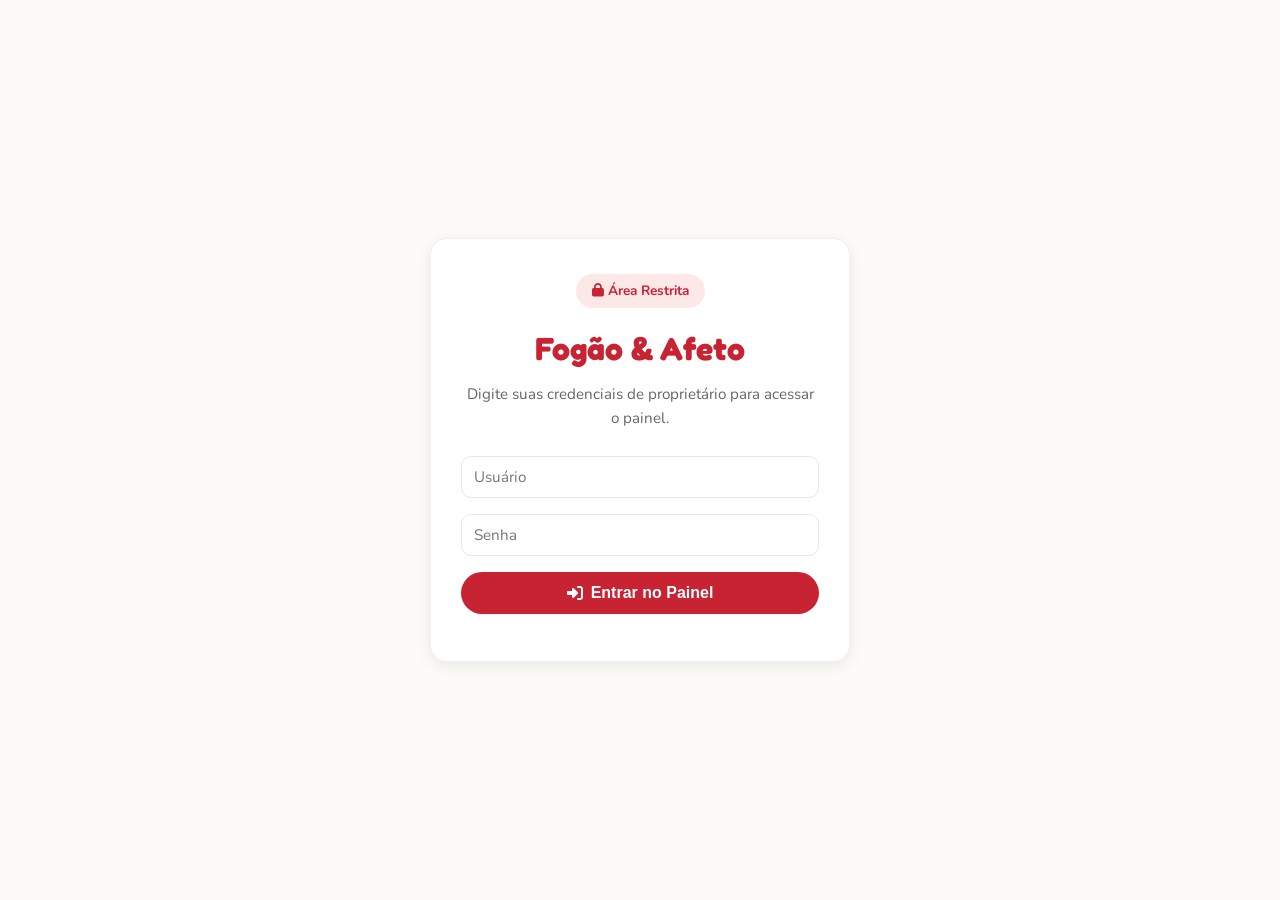
==== admin.html @ ca85fac3 "Create admin.html" ====
<!DOCTYPE html>
<html lang="pt-BR">

<head>
  <meta charset="UTF-8">
  <meta name="viewport" content="width=device-width, initial-scale=1.0">
  <title>Painel Administrativo - Fogão e Afeto</title>
  <link rel="stylesheet" href="style.css">
  <link href="https://fonts.googleapis.com/css2?family=Fredoka:wght@400;600&family=Nunito:wght@400;600;700;800&display=swap" rel="stylesheet">
  <link rel="stylesheet" href="https://cdnjs.cloudflare.com/ajax/libs/font-awesome/6.4.0/css/all.min.css">
  <style>
    body {
      background-color: var(--bg-light);
      min-height: 100vh;
    }

    .login-wrapper {
      display: flex;
      justify-content: center;
      align-items: center;
      min-height: 100vh;
      padding: 20px;
    }

    .login-box {
      background: var(--white);
      width: 100%;
      max-width: 420px;
      padding: 35px 30px;
      border-radius: 16px;
      box-shadow: var(--shadow);
      text-align: center;
      border: 1px solid #f0f0f0;
    }

    .login-box .admin-badge {
      background-color: #fde8e8;
      color: var(--primary-color);
      padding: 6px 16px;
      border-radius: 20px;
      font-weight: 700;
      font-size: 0.85rem;
      display: inline-block;
      margin-bottom: 15px;
    }

    .login-box h2 {
      color: var(--primary-color);
      font-size: 2rem;
      margin-bottom: 8px;
    }

    .admin-header-nav {
      background-color: var(--white);
      box-shadow: var(--shadow);
      padding: 15px 0;
      margin-bottom: 30px;
    }

    .admin-nav-container {
      display: flex;
      justify-content: space-between;
      align-items: center;
    }

    .admin-layout {
      max-width: 1200px;
      margin: 0 auto 50px;
      padding: 0 20px;
      display: grid;
      grid-template-columns: 1fr 1fr;
      gap: 30px;
      align-items: start;
    }

    .form-card,
    .list-card {
      background: var(--white);
      padding: 25px;
      border-radius: 16px;
      box-shadow: var(--shadow);
      border: 1px solid #f0f0f0;
    }

    .form-card h3,
    .list-card h3 {
      color: var(--primary-color);
      font-size: 1.4rem;
      margin-bottom: 20px;
      display: flex;
      align-items: center;
      gap: 10px;
    }

    .form-group {
      margin-bottom: 16px;
    }

    .form-group label {
      display: block;
      font-weight: 700;
      margin-bottom: 6px;
      font-size: 0.95rem;
      color: var(--text-dark);
    }

    .form-group input,
    .form-group select,
    .form-group textarea {
      width: 100%;
      padding: 10px 12px;
      border: 1.5px solid #e2e8f0;
      border-radius: 10px;
      font-family: 'Nunito', sans-serif;
      font-size: 0.95rem;
    }

    .form-group input:focus,
    .form-group select:focus,
    .form-group textarea:focus {
      outline: none;
      border-color: var(--primary-color);
    }

    .file-upload-box {
      border: 2px dashed var(--primary-color);
      background-color: #fdf5f5;
      border-radius: 12px;
      padding: 15px;
      text-align: center;
      cursor: pointer;
      position: relative;
    }

    .file-upload-box input[type="file"] {
      position: absolute;
      top: 0;
      left: 0;
      width: 100%;
      height: 100%;
      opacity: 0;
      cursor: pointer;
    }

    .file-upload-box i {
      font-size: 1.8rem;
      color: var(--primary-color);
      margin-bottom: 5px;
    }

    #preview-container {
      margin-top: 10px;
      display: none;
      align-items: center;
      gap: 10px;
    }

    #preview-img {
      width: 50px;
      height: 50px;
      object-fit: cover;
      border-radius: 8px;
    }

    .btn-admin {
      background-color: var(--primary-color);
      color: var(--white);
      border: none;
      padding: 12px 20px;
      border-radius: 30px;
      font-weight: 800;
      font-size: 1rem;
      cursor: pointer;
      width: 100%;
      transition: background-color 0.2s;
      display: flex;
      justify-content: center;
      align-items: center;
      gap: 8px;
    }

    .btn-admin:hover {
      background-color: var(--primary-hover);
    }

    /* ESTILIZAÇÃO DA LISTA DE REMOÇÃO DE PRATOS */
    .admin-items-list {
      max-height: 500px;
      overflow-y: auto;
      display: flex;
      flex-direction: column;
      gap: 12px;
      padding-right: 5px;
    }

    .admin-item-row {
      display: flex;
      align-items: center;
      justify-content: space-between;
      padding: 10px 12px;
      background: #fdfbf7;
      border: 1px solid #eee;
      border-radius: 10px;
    }

    .admin-item-info {
      display: flex;
      align-items: center;
      gap: 12px;
    }

    .admin-item-img {
      width: 45px;
      height: 45px;
      object-fit: cover;
      border-radius: 8px;
    }

    .admin-item-title {
      font-weight: 700;
      font-size: 0.9rem;
      color: var(--text-dark);
    }

    .admin-item-meta {
      font-size: 0.8rem;
      color: var(--text-light);
    }

    .btn-delete {
      background-color: #ef4444;
      color: white;
      border: none;
      padding: 8px 12px;
      border-radius: 8px;
      cursor: pointer;
      font-weight: 700;
      font-size: 0.8rem;
      transition: background-color 0.2s;
    }

    .btn-delete:hover {
      background-color: #dc2626;
    }

    .btn-logout {
      background-color: #f1f1f1;
      color: var(--text-dark);
      border: none;
      padding: 8px 16px;
      border-radius: 20px;
      font-weight: 700;
      cursor: pointer;
      font-size: 0.85rem;
    }

    .error-msg {
      color: var(--primary-color);
      font-weight: 700;
      margin-top: 12px;
      font-size: 0.9rem;
    }

    .success-msg {
      color: #22c55e;
      font-weight: 700;
      margin-top: 15px;
      font-size: 0.95rem;
      text-align: center;
    }

    #admin-panel {
      display: none;
    }

    @media (max-width: 850px) {
      .admin-layout {
        grid-template-columns: 1fr;
      }
    }
  </style>
</head>

<body>

  <!-- TELA DE LOGIN -->
  <div id="login-screen" class="login-wrapper">
    <div class="login-box">
      <span class="admin-badge"><i class="fa-solid fa-lock"></i> Área Restrita</span>
      <h2>Fogão & Afeto</h2>
      <p style="color: var(--text-light); margin-bottom: 25px; font-size: 0.95rem;">Digite suas credenciais de proprietário para acessar o painel.</p>

      <div class="form-group">
        <input type="text" id="login-user" placeholder="Usuário">
      </div>
      <div class="form-group">
        <input type="password" id="login-pass" placeholder="Senha">
      </div>
      <button class="btn-admin" onclick="fazerLogin()">
        <i class="fa-solid fa-right-to-bracket"></i> Entrar no Painel
      </button>
      <div id="login-error" class="error-msg"></div>
    </div>
  </div>

  <!-- PAINEL ADMINISTRATIVO -->
  <div id="admin-panel">

    <header class="admin-header-nav">
      <div class="container admin-nav-container">
        <div class="logo">
          <i class="fa-solid fa-utensils"></i>
          <span>Fogão & Afeto <small style="font-size: 0.75rem; color: var(--text-light);">(Painel Admin)</small></span>
        </div>
        <div style="display: flex; gap: 10px; align-items: center;">
          <a href="index.html" class="btn-logout" style="text-decoration: none;" target="_blank"><i class="fa-solid fa-eye"></i> Ver Site</a>
          <button class="btn-logout" onclick="fazerLogout()"><i class="fa-solid fa-power-off"></i> Sair</button>
        </div>
      </div>
    </header>

    <div class="admin-layout">

      <!-- ESQUERDA: ADICIONAR NOVO PRATO -->
      <div class="form-card">
        <h3><i class="fa-solid fa-plus-circle"></i> Adicionar Prato / Item</h3>

        <div class="form-group">
          <label>Nome do Prato</label>
          <input type="text" id="item-name" placeholder="Ex: Filé à Parmegiana">
        </div>

        <div class="form-group">
          <label>Categoria</label>
          <select id="item-category">
            <option value="pfs">Pratos Feitos (PFs)</option>
            <option value="aperitivos">Petiscos</option>
            <option value="bebidas">Bebidas</option>
            <option value="sobremesas">Sobremesas</option>
          </select>
        </div>

        <div class="form-group">
          <label>Preço (R$)</label>
          <input type="number" step="0.10" id="item-price" placeholder="Ex: 28.90">
        </div>

        <div class="form-group">
          <label>Descrição Curta</label>
          <textarea id="item-desc" rows="2" placeholder="Acompanhamentos e ingredientes..."></textarea>
        </div>

        <div class="form-group">
          <label>Foto do Prato</label>
          <div class="file-upload-box">
            <input type="file" id="item-file" accept="image/*" onchange="previewImagem(event)">
            <i class="fa-solid fa-cloud-arrow-up"></i>
            <p style="font-size: 0.85rem; font-weight:700;">Escolher foto do PC ou Celular</p>
          </div>
          <div id="preview-container">
            <img id="preview-img" src="" alt="Prévia">
            <span id="preview-name" style="font-size: 0.85rem; font-weight: 700;"></span>
          </div>
        </div>

        <button class="btn-admin" onclick="adicionarPrato()">
          <i class="fa-solid fa-plus"></i> Cadastrar Prato
        </button>

        <div id="admin-msg" class="success-msg"></div>
      </div>

      <!-- DIREITA: GERENCIAR E REMOVER PRATOS EXISTENTES -->
      <div class="list-card">
        <h3><i class="fa-solid fa-trash-can"></i> Pratos Cadastrados no Site</h3>
        <p style="font-size: 0.85rem; color: var(--text-light); margin-bottom: 15px;">Clique no botão vermelho para retirar qualquer item do cardápio em tempo real.</p>

        <div class="admin-items-list" id="admin-items-list">
          <!-- Renderizado via JavaScript -->
        </div>
      </div>

    </div>
  </div>

  <script>
    const ADMIN_USER = "admin";
    const ADMIN_PASS = "fogao123";
    let imagemBase64 = "";

    function fazerLogin() {
      const u = document.getElementById("login-user").value;
      const p = document.getElementById("login-pass").value;
      const err = document.getElementById("login-error");

      if (u === ADMIN_USER && p === ADMIN_PASS) {
        document.getElementById("login-screen").style.display = "none";
        document.getElementById("admin-panel").style.display = "block";
        renderizarListaAdmin();
      } else {
        err.textContent = "Usuário ou senha incorretos!";
      }
    }

    function fazerLogout() {
      document.getElementById("admin-panel").style.display = "none";
      document.getElementById("login-screen").style.display = "flex";
    }

    function previewImagem(event) {
      const file = event.target.files[0];
      if (!file) return;

      const reader = new FileReader();
      reader.onload = function (e) {
        imagemBase64 = e.target.result;
        document.getElementById("preview-img").src = imagemBase64;
        document.getElementById("preview-name").textContent = file.name;
        document.getElementById("preview-container").style.display = "flex";
      };
      reader.readAsDataURL(file);
    }

    function adicionarPrato() {
      const name = document.getElementById("item-name").value;
      const category = document.getElementById("item-category").value;
      const price = parseFloat(document.getElementById("item-price").value);
      const description = document.getElementById("item-desc").value;
      const msg = document.getElementById("admin-msg");

      if (!name || isNaN(price) || !description) {
        alert("Por favor, preencha o nome, o preço e a descrição do prato!");
        return;
      }

      const finalImage = imagemBase64 || "https://placehold.co/400x300/e2e8f0/1e293b?text=Foto+do+Prato";

      // Pega os itens salvos ou força a carga dos itens originais se ainda não existirem
      let menuItems = JSON.parse(localStorage.getItem("fogaoAfeto_menu"));
      if (!menuItems || menuItems.length === 0) {
        menuItems = typeof defaultMenuItems !== 'undefined' ? defaultMenuItems : [];
      }

      const novoPrato = {
        id: Date.now(),
        name,
        category,
        price,
        description,
        image: finalImage
      };

      menuItems.push(novoPrato);
      localStorage.setItem("fogaoAfeto_menu", JSON.stringify(menuItems));

      msg.textContent = "✨ Prato adicionado com sucesso ao cardápio!";

      // Limpar formulário
      document.getElementById("item-name").value = "";
      document.getElementById("item-price").value = "";
      document.getElementById("item-desc").value = "";
      document.getElementById("item-file").value = "";
      document.getElementById("preview-container").style.display = "none";
      imagemBase64 = "";

      renderizarListaAdmin();
      setTimeout(() => { msg.textContent = ""; }, 3000);
    }

    function removerPrato(id) {
      if (!confirm("Tem certeza que deseja retirar este prato do site?")) return;

      let menuItems = JSON.parse(localStorage.getItem("fogaoAfeto_menu")) || [];
      menuItems = menuItems.filter(item => item.id !== id);

      localStorage.setItem("fogaoAfeto_menu", JSON.stringify(menuItems));
      renderizarListaAdmin();
    }

    function renderizarListaAdmin() {
      const listContainer = document.getElementById("admin-items-list");
      let menuItems = JSON.parse(localStorage.getItem("fogaoAfeto_menu"));

      if (!menuItems || menuItems.length === 0) {
        listContainer.innerHTML = "<p style='text-align:center; color:#888;'>Nenhum prato cadastrado.</p>";
        return;
      }

      listContainer.innerHTML = "";
      menuItems.forEach(item => {
        const row = document.createElement("div");
        row.classList.add("admin-item-row");

        row.innerHTML = `
          <div class="admin-item-info">
            <img src="${item.image}" class="admin-item-img" onerror="this.src='https://placehold.co/100/e2e8f0/1e293b?text=Foto';">
            <div>
              <div class="admin-item-title">${item.name}</div>
              <div class="admin-item-meta">${item.category.toUpperCase()} - R$ ${Number(item.price).toFixed(2).replace(".", ",")}</div>
            </div>
          </div>
          <button class="btn-delete" onclick="removerPrato(${item.id})"><i class="fa-solid fa-trash"></i> Remover</button>
        `;

        listContainer.appendChild(row);
      });
    }
  </script>
</body>

</html>
---- style.css ----
/* RESET BÁSICO */
* {
  margin: 0;
  padding: 0;
  box-sizing: border-box;
}

html {
  scroll-behavior: smooth;
}

:root {
  --primary-color: #c82333;
  --primary-hover: #a71d2a;
  --secondary-color: #f8b400;
  --text-dark: #2b2b2b;
  --text-light: #666666;
  --bg-light: #fdfbf7;
  --white: #ffffff;
  --shadow: 0 4px 15px rgba(0, 0, 0, 0.08);
  --radius: 12px;
}

body {
  font-family: "Nunito", sans-serif;
  background-color: var(--bg-light);
  color: var(--text-dark);
  line-height: 1.6;
}

h1,
h2,
h3,
.logo span {
  font-family: "Fredoka", sans-serif;
}

.container {
  max-width: 1200px;
  margin: 0 auto;
  padding: 0 20px;
}

/* NAVBAR */
.navbar {
  background-color: var(--white);
  box-shadow: var(--shadow);
  position: sticky;
  top: 0;
  z-index: 100;
}

.nav-container {
  display: flex;
  justify-content: space-between;
  align-items: center;
  height: 75px;
}

.logo {
  display: flex;
  align-items: center;
  gap: 10px;
  font-size: 1.5rem;
  font-weight: 700;
  color: var(--primary-color);
}

.nav-menu {
  display: flex;
  gap: 25px;
}

.nav-menu a {
  text-decoration: none;
  color: var(--text-dark);
  font-weight: 600;
  transition: color 0.2s;
}

.nav-menu a:hover {
  color: var(--primary-color);
}

.cart-btn {
  background-color: var(--primary-color);
  color: var(--white);
  border: none;
  padding: 10px 18px;
  border-radius: 20px;
  cursor: pointer;
  display: flex;
  align-items: center;
  gap: 8px;
  font-size: 1rem;
  font-weight: 700;
  transition: background-color 0.2s;
}

.cart-btn:hover {
  background-color: var(--primary-hover);
}

.cart-count {
  background-color: var(--secondary-color);
  color: var(--text-dark);
  padding: 2px 8px;
  border-radius: 50%;
  font-size: 0.85rem;
}

/* HERO SECTION */
.hero {
  padding: 60px 0;
}

.hero-content {
  display: grid;
  grid-template-columns: 1fr 1fr;
  align-items: center;
  gap: 40px;
}

.badge {
  background-color: #fde8e8;
  color: var(--primary-color);
  padding: 6px 14px;
  border-radius: 20px;
  font-weight: 700;
  font-size: 0.9rem;
  display: inline-block;
  margin-bottom: 15px;
}

.hero-text h1 {
  font-size: 2.8rem;
  color: var(--text-dark);
  line-height: 1.2;
  margin-bottom: 15px;
}

.hero-text p {
  color: var(--text-light);
  font-size: 1.1rem;
  margin-bottom: 25px;
}

.btn {
  display: inline-block;
  padding: 12px 28px;
  border-radius: 30px;
  text-decoration: none;
  font-weight: 700;
  transition:
    transform 0.2s,
    background-color 0.2s;
}

.btn-primary {
  background-color: var(--primary-color);
  color: var(--white);
}

.btn-primary:hover {
  background-color: var(--primary-hover);
  transform: translateY(-2px);
}

.hero-image {
  display: flex;
  justify-content: center;
  align-items: center;
  background: transparent;
}

.vovo-svg {
  width: 100%;
  max-width: 400px;
  height: auto;
  filter: drop-shadow(0px 8px 16px rgba(0, 0, 0, 0.05));
}

/* CARDÁPIO & PADRONIZAÇÃO RIGOROSA DE ALTURA/LARGURA */
.menu-section {
  padding: 60px 0;
  background-color: var(--white);
}

.section-header {
  text-align: center;
  margin-bottom: 35px;
}

.section-header h2 {
  font-size: 2.2rem;
  color: var(--primary-color);
}

.category-filters {
  display: flex;
  justify-content: center;
  gap: 15px;
  margin-bottom: 35px;
  flex-wrap: wrap;
}

.filter-btn {
  background-color: #f1f1f1;
  border: none;
  padding: 10px 22px;
  border-radius: 20px;
  cursor: pointer;
  font-weight: 700;
  font-family: "Nunito", sans-serif;
  color: var(--text-light);
  transition: all 0.2s;
}

.filter-btn.active,
.filter-btn:hover {
  background-color: var(--primary-color);
  color: var(--white);
}

.menu-grid {
  display: grid;
  grid-template-columns: repeat(auto-fill, minmax(260px, 1fr));
  gap: 25px;
}

.card {
  background-color: var(--white);
  border-radius: var(--radius);
  overflow: hidden;
  box-shadow: var(--shadow);
  border: 1px solid #f0f0f0;
  display: flex;
  flex-direction: column;
  transition: transform 0.2s;
  height: 100%;
}

.card:hover {
  transform: translateY(-5px);
}

/* PADRONIZAÇÃO AUTOMÁTICA DE FOTOS: Altura e largura fixas sem deformar */
.card-img {
  width: 100%;
  height: 180px;
  min-height: 180px;
  max-height: 180px;
  object-fit: cover;
  background-color: #f1f5f9;
}

.card-body {
  padding: 20px;
  display: flex;
  flex-direction: column;
  flex-grow: 1;
}

.card-title {
  font-size: 1.2rem;
  margin-bottom: 8px;
  height: 2.8rem;
  overflow: hidden;
  display: -webkit-box;
  -webkit-line-clamp: 2;
  -webkit-box-orient: vertical;
}

.card-desc {
  font-size: 0.9rem;
  color: var(--text-light);
  margin-bottom: 15px;
  flex-grow: 1;
  height: 3.6rem;
  overflow: hidden;
  display: -webkit-box;
  -webkit-line-clamp: 3;
  -webkit-box-orient: vertical;
}

.card-footer {
  display: flex;
  justify-content: space-between;
  align-items: center;
  margin-top: auto;
}

.card-price {
  font-size: 1.3rem;
  font-weight: 800;
  color: var(--primary-color);
}

/* Seletor de Quantidade */
.qty-selector {
  display: flex;
  align-items: center;
  gap: 8px;
  background-color: #f7f5f0;
  padding: 4px 8px;
  border-radius: 20px;
  border: 1px solid #ebdccb;
}

.qty-btn {
  width: 28px;
  height: 28px;
  border-radius: 50%;
  border: none;
  background-color: #f8b400;
  color: #2b2b2b;
  font-weight: 800;
  font-size: 1.1rem;
  cursor: pointer;
  display: flex;
  align-items: center;
  justify-content: center;
  transition:
    transform 0.1s ease,
    background-color 0.2s ease;
  line-height: 1;
}

.qty-btn:hover {
  background-color: #e0a200;
}

.qty-btn:active {
  transform: scale(0.92);
}

.qty-value {
  font-weight: 700;
  font-size: 0.95rem;
  color: #2b2b2b;
  min-width: 20px;
  text-align: center;
}

/* SOBRE NÓS */
.about-section {
  padding: 60px 0;
}

.about-container {
  display: grid;
  grid-template-columns: 1fr 1fr;
  align-items: center;
  gap: 40px;
}

.team-silhouettes {
  width: 100%;
  max-width: 440px;
  height: auto;
  opacity: 0.85;
}

.about-text h2 {
  font-size: 2.2rem;
  color: var(--primary-color);
  margin-bottom: 15px;
}

.features {
  display: flex;
  gap: 20px;
  margin-top: 25px;
}

.feature-item {
  display: flex;
  align-items: center;
  gap: 8px;
  font-weight: 700;
  color: var(--primary-color);
}

/* CONTATO */
.info-section {
  padding: 60px 0;
  background-color: var(--white);
}

.info-grid {
  display: grid;
  grid-template-columns: repeat(auto-fit, minmax(280px, 1fr));
  gap: 25px;
}

.info-card {
  text-align: center;
  padding: 30px;
  background-color: var(--bg-light);
  border-radius: var(--radius);
}

.info-card i {
  font-size: 2.2rem;
  color: var(--primary-color);
  margin-bottom: 15px;
}

.info-card h3 {
  margin-bottom: 10px;
}

/* FOOTER */
.footer {
  background-color: var(--text-dark);
  color: var(--white);
  text-align: center;
  padding: 25px 0;
}

/* MODAL CARRINHO */
.cart-modal {
  position: fixed;
  top: 0;
  left: 0;
  width: 100%;
  height: 100%;
  background-color: rgba(0, 0, 0, 0.5);
  display: none;
  justify-content: center;
  align-items: center;
  z-index: 1000;
}

.cart-modal.open {
  display: flex;
}

.cart-modal-content {
  background-color: var(--white);
  width: 90%;
  max-width: 450px;
  border-radius: var(--radius);
  padding: 25px;
  max-height: 85vh;
  display: flex;
  flex-direction: column;
}

.cart-header {
  display: flex;
  justify-content: space-between;
  align-items: center;
  border-bottom: 1px solid #eee;
  padding-bottom: 15px;
}

.close-btn {
  background: none;
  border: none;
  font-size: 1.8rem;
  cursor: pointer;
  color: var(--text-light);
}

.cart-items {
  flex-grow: 1;
  overflow-y: auto;
  padding: 15px 0;
  display: flex;
  flex-direction: column;
  gap: 12px;
}

.cart-item-row {
  display: flex;
  justify-content: space-between;
  align-items: center;
  background-color: #f9f9f9;
  padding: 10px;
  border-radius: 8px;
}

.cart-item-info {
  display: flex;
  flex-direction: column;
}

.cart-item-title {
  font-weight: 700;
  font-size: 0.95rem;
}

.cart-item-price {
  color: var(--primary-color);
  font-weight: 800;
}

.cart-item-actions {
  display: flex;
  align-items: center;
  gap: 10px;
}

.cart-summary {
  border-top: 1px solid #eee;
  padding-top: 15px;
  margin-bottom: 15px;
}

.summary-line {
  display: flex;
  justify-content: space-between;
  margin-bottom: 8px;
}

.summary-line.total {
  font-size: 1.2rem;
  font-weight: 800;
  color: var(--primary-color);
}

.btn-checkout {
  width: 100%;
  background-color: #25d366;
  color: var(--white);
  border: none;
  padding: 14px;
  border-radius: 30px;
  font-weight: 700;
  font-size: 1rem;
  cursor: pointer;
  display: flex;
  justify-content: center;
  align-items: center;
  gap: 10px;
}

.btn-checkout:hover {
  background-color: #1eb956;
}

/* Toast / Notificação Flutuante */
.toast-notification {
  position: fixed;
  bottom: 85px;
  left: 50%;
  transform: translateX(-50%) translateY(100px);
  background-color: #382319;
  color: #ffffff;
  padding: 10px 20px;
  border-radius: 25px;
  font-size: 0.9rem;
  font-weight: 600;
  box-shadow: 0 4px 15px rgba(0, 0, 0, 0.25);
  border: 1px solid #e5a73c;
  opacity: 0;
  visibility: hidden;
  transition: all 0.3s ease-in-out;
  z-index: 2000;
  display: flex;
  align-items: center;
  gap: 8px;
  white-space: nowrap;
}

.toast-notification.show {
  opacity: 1;
  visibility: visible;
  transform: translateX(-50%) translateY(0);
}

@media (max-width: 768px) {
  .hero-content,
  .about-container {
    grid-template-columns: 1fr;
    text-align: center;
  }
  .features {
    justify-content: center;
  }
  .nav-menu {
    display: none;
  }
}
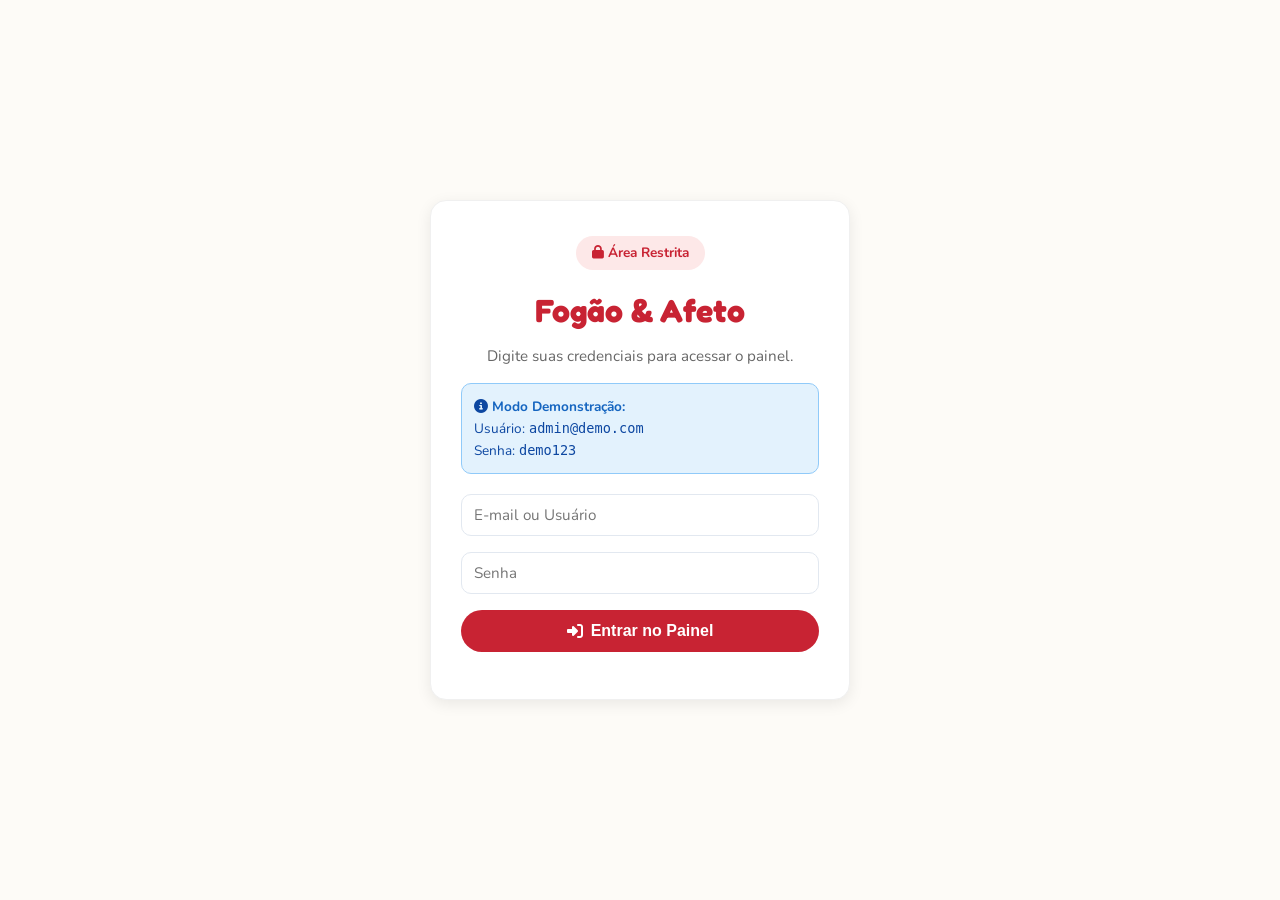
==== commit 664f4cbf: "Update admin.html" ====
--- a/admin.html
+++ b/admin.html
@@ -1,4 +1,4 @@
-<!DOCTYPE html>
+   <!DOCTYPE html>
 <html lang="pt-BR">
 
 <head>
@@ -50,6 +50,22 @@
       margin-bottom: 8px;
     }
 
+    /* Caixa de aviso de demo */
+    .demo-info-box {
+      background-color: #e3f2fd;
+      border: 1px solid #90caf9;
+      border-radius: 10px;
+      padding: 12px;
+      margin-bottom: 20px;
+      text-align: left;
+      font-size: 0.85rem;
+      color: #0d47a1;
+    }
+
+    .demo-info-box strong {
+      color: #1565c0;
+    }
+
     .admin-header-nav {
       background-color: var(--white);
       box-shadow: var(--shadow);
@@ -183,6 +199,26 @@
       background-color: var(--primary-hover);
     }
 
+    /* Botão de Reset de Fábrica */
+    .btn-reset-factory {
+      background-color: #f59e0b;
+      color: white;
+      border: none;
+      padding: 8px 14px;
+      border-radius: 20px;
+      font-weight: 700;
+      cursor: pointer;
+      font-size: 0.85rem;
+      transition: background-color 0.2s;
+      display: flex;
+      align-items: center;
+      gap: 6px;
+    }
+
+    .btn-reset-factory:hover {
+      background-color: #d97706;
+    }
+
     /* ESTILIZAÇÃO DA LISTA DE REMOÇÃO DE PRATOS */
     .admin-items-list {
       max-height: 500px;
@@ -288,10 +324,17 @@
     <div class="login-box">
       <span class="admin-badge"><i class="fa-solid fa-lock"></i> Área Restrita</span>
       <h2>Fogão & Afeto</h2>
-      <p style="color: var(--text-light); margin-bottom: 25px; font-size: 0.95rem;">Digite suas credenciais de proprietário para acessar o painel.</p>
+      <p style="color: var(--text-light); margin-bottom: 15px; font-size: 0.95rem;">Digite suas credenciais para acessar o painel.</p>
+
+      <!-- Caixa explicativa para Recrutadores -->
+      <div class="demo-info-box">
+        <i class="fa-solid fa-circle-info"></i> <strong>Modo Demonstração:</strong><br>
+        Usuário: <code>admin@demo.com</code><br>
+        Senha: <code>demo123</code>
+      </div>
 
       <div class="form-group">
-        <input type="text" id="login-user" placeholder="Usuário">
+        <input type="text" id="login-user" placeholder="E-mail ou Usuário">
       </div>
       <div class="form-group">
         <input type="password" id="login-pass" placeholder="Senha">
@@ -313,6 +356,7 @@
           <span>Fogão & Afeto <small style="font-size: 0.75rem; color: var(--text-light);">(Painel Admin)</small></span>
         </div>
         <div style="display: flex; gap: 10px; align-items: center;">
+          <button class="btn-reset-factory" onclick="resetarDadosFabrica()" title="Restaura o cardápio original"><i class="fa-solid fa-rotate-right"></i> Reset de Fábrica</button>
           <a href="index.html" class="btn-logout" style="text-decoration: none;" target="_blank"><i class="fa-solid fa-eye"></i> Ver Site</a>
           <button class="btn-logout" onclick="fazerLogout()"><i class="fa-solid fa-power-off"></i> Sair</button>
         </div>
@@ -383,14 +427,15 @@
     </div>
   </div>
 
+  <script src="script.js"></script>
   <script>
-    const ADMIN_USER = "admin";
-    const ADMIN_PASS = "fogao123";
+    const ADMIN_USER = "admin@demo.com";
+    const ADMIN_PASS = "demo123";
     let imagemBase64 = "";
 
     function fazerLogin() {
-      const u = document.getElementById("login-user").value;
-      const p = document.getElementById("login-pass").value;
+      const u = document.getElementById("login-user").value.trim();
+      const p = document.getElementById("login-pass").value.trim();
       const err = document.getElementById("login-error");
 
       if (u === ADMIN_USER && p === ADMIN_PASS) {
@@ -398,7 +443,7 @@
         document.getElementById("admin-panel").style.display = "block";
         renderizarListaAdmin();
       } else {
-        err.textContent = "Usuário ou senha incorretos!";
+        err.textContent = "Credenciais incorretas! Use admin@demo.com / demo123";
       }
     }
 
@@ -435,11 +480,7 @@
 
       const finalImage = imagemBase64 || "https://placehold.co/400x300/e2e8f0/1e293b?text=Foto+do+Prato";
 
-      // Pega os itens salvos ou força a carga dos itens originais se ainda não existirem
-      let menuItems = JSON.parse(localStorage.getItem("fogaoAfeto_menu"));
-      if (!menuItems || menuItems.length === 0) {
-        menuItems = typeof defaultMenuItems !== 'undefined' ? defaultMenuItems : [];
-      }
+      let menuItems = getMenuItems();
 
       const novoPrato = {
         id: Date.now(),
@@ -470,16 +511,26 @@
     function removerPrato(id) {
       if (!confirm("Tem certeza que deseja retirar este prato do site?")) return;
 
-      let menuItems = JSON.parse(localStorage.getItem("fogaoAfeto_menu")) || [];
+      let menuItems = getMenuItems();
       menuItems = menuItems.filter(item => item.id !== id);
 
       localStorage.setItem("fogaoAfeto_menu", JSON.stringify(menuItems));
       renderizarListaAdmin();
     }
 
+    function resetarDadosFabrica() {
+      if (confirm("Deseja restaurar o cardápio original de fábrica? Quaisquer alterações feitas serão apagadas.")) {
+        if (typeof defaultMenuItems !== 'undefined') {
+          localStorage.setItem("fogaoAfeto_menu", JSON.stringify(defaultMenuItems));
+          renderizarListaAdmin();
+          alert("Cardápio restaurado com sucesso!");
+        }
+      }
+    }
+
     function renderizarListaAdmin() {
       const listContainer = document.getElementById("admin-items-list");
-      let menuItems = JSON.parse(localStorage.getItem("fogaoAfeto_menu"));
+      let menuItems = getMenuItems();
 
       if (!menuItems || menuItems.length === 0) {
         listContainer.innerHTML = "<p style='text-align:center; color:#888;'>Nenhum prato cadastrado.</p>";
